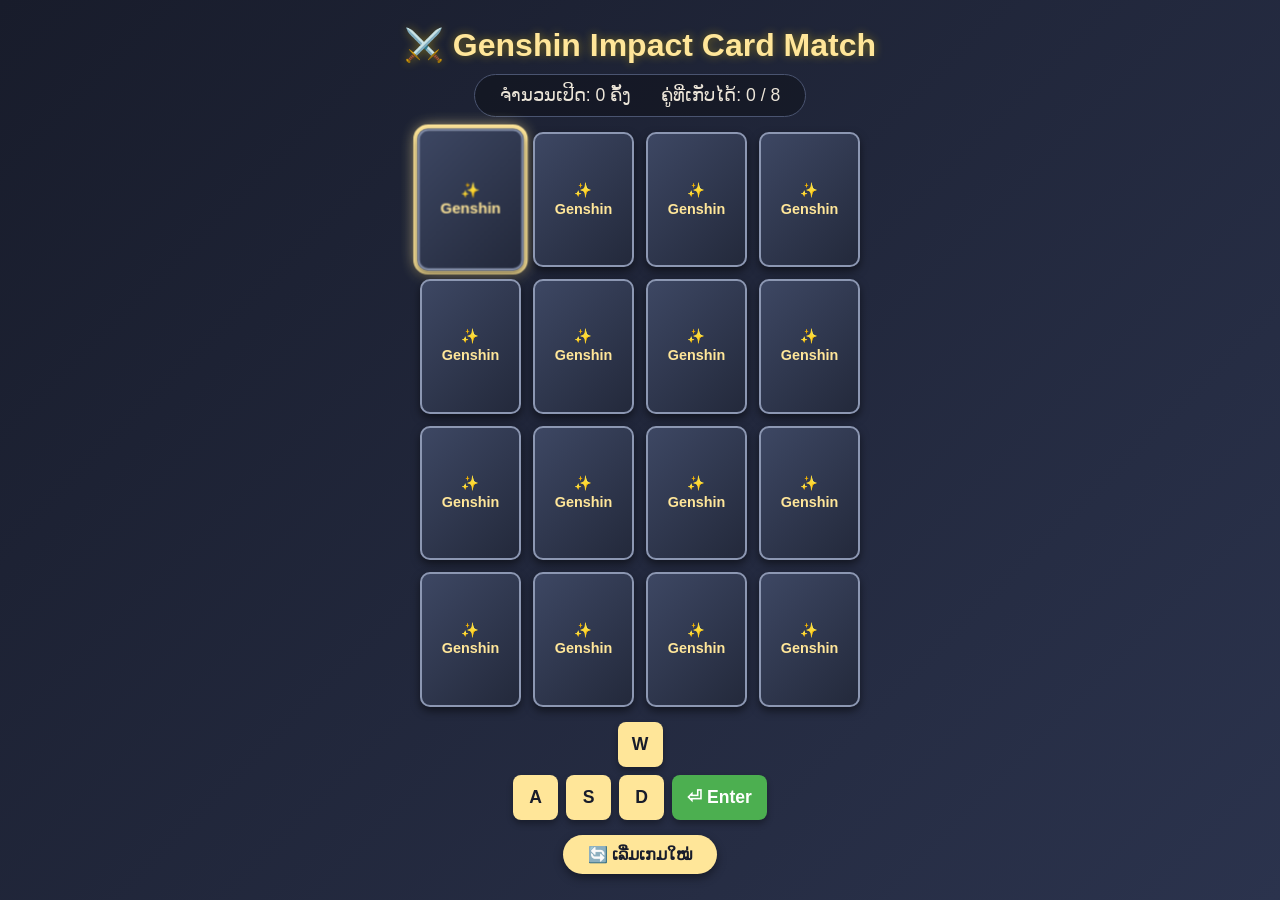
==== index.html @ 0fb8ad21 "Add files via upload" ====
<!DOCTYPE html>
<html lang="lo">
<head>
  <meta charset="UTF-8">
  <meta name="viewport" content="width=device-width, initial-scale=1.0">
  <title>Genshin Impact Card Match</title>
  <link rel="stylesheet" href="style.css">
</head>
<body>

  <h1>⚔️ Genshin Impact Card Match</h1>

  <div class="stats-container">
    <div>ຈຳນວນເປີດ: <span id="moves">0</span> ຄັ້ງ</div>
    <div>ຄູ່ທີ່ເກັບໄດ້: <span id="matches">0</span> / 8</div>
  </div>

  <div class="game-board" id="board"></div>

  <!-- ປຸ່ມ WASD + Enter -->
  <div class="wasd-controls">
    <div class="wasd-row">
      <button class="wasd-btn" id="btn-w">W</button>
    </div>
    <div class="wasd-row">
      <button class="wasd-btn" id="btn-a">A</button>
      <button class="wasd-btn" id="btn-s">S</button>
      <button class="wasd-btn" id="btn-d">D</button>
      <button class="wasd-btn enter-btn" id="btn-select">⏎ Enter</button>
    </div>
  </div>

  <button class="btn-restart" onclick="restartGame()">🔄 ເລີ່ມເກມໃໝ່</button>

  <!-- ໜ້າຈໍ Pop-up ຊະນະ -->
  <div class="win-modal" id="winModal">
    <h2>🎉 ທ່ານຊະນະແລ້ວ!</h2>
    <p>ທ່ານໃຊ້ຈຳນວນເປີດທັງໝົດ: <span id="finalMoves">0</span> ຄັ້ງ</p>
    <button class="btn-restart" onclick="restartGame()">ຫຼິ້ນອີກຄັ້ງ</button>
  </div>

  <script src="app.js"></script>
</body>
</html>
---- style.css ----
* {
  box-sizing: border-box;
  margin: 0;
  padding: 0;
}

body {
  font-family: 'Segoe UI', Tahoma, Geneva, Verdana, sans-serif;
  background: linear-gradient(135deg, #181c2b, #2b334d);
  min-height: 100vh;
  display: flex;
  flex-direction: column;
  align-items: center;
  justify-content: center;
  color: #ece5d8;
  user-select: none;
  padding: 20px 0;
}

h1 {
  margin-bottom: 10px;
  text-shadow: 0 0 10px rgba(255, 215, 0, 0.4);
  color: #ffe699;
}

.stats-container {
  display: flex;
  gap: 30px;
  font-size: 1.1rem;
  margin-bottom: 15px;
  background: rgba(0, 0, 0, 0.3);
  padding: 10px 25px;
  border-radius: 30px;
  border: 1px solid #4a5470;
}

.game-board {
  display: grid;
  grid-template-columns: repeat(4, 1fr);
  gap: 12px;
  max-width: 440px;
  width: 90vw;
  perspective: 1000px;
}

.card {
  aspect-ratio: 3 / 4;
  position: relative;
  transform-style: preserve-3d;
  transition: transform 0.4s;
  cursor: pointer;
  border-radius: 10px;
}

.card.selected {
  outline: 4px solid #ffe699;
  box-shadow: 0 0 15px #ffe699;
  transform: scale(1.05);
}

.card.flipped {
  transform: rotateY(180deg);
}

.card.matched {
  transform: rotateY(180deg) scale(0.95);
  cursor: default;
  opacity: 0.6;
}

.card-face {
  position: absolute;
  width: 100%;
  height: 100%;
  backface-visibility: hidden;
  display: flex;
  align-items: center;
  justify-content: center;
  border-radius: 10px;
  box-shadow: 0 4px 8px rgba(0,0,0,0.5);
  overflow: hidden;
}

/* ດ້ານຫຼັງໄພ້ */
.card-front {
  background: linear-gradient(135deg, #3d4763, #23293b);
  border: 2px solid #8c97b2;
  color: #ffe699;
}

.card-logo {
  text-align: center;
  font-weight: bold;
  font-size: 0.9rem;
  line-height: 1.3;
}

/* ດ້ານໜ້າໄພ້ (ຮູບ Genshin) */
.card-back {
  background-color: #0d111d;
  transform: rotateY(180deg);
  border: 2px solid #ffe699;
}

.card-back img {
  width: 100%;
  height: 100%;
  object-fit: cover;
}

.wasd-controls {
  display: flex;
  flex-direction: column;
  align-items: center;
  gap: 8px;
  margin-top: 15px;
}

.wasd-row {
  display: flex;
  gap: 8px;
}

.wasd-btn {
  width: 45px;
  height: 45px;
  font-size: 1.1rem;
  font-weight: bold;
  color: #181c2b;
  background-color: #ffe699;
  border: none;
  border-radius: 8px;
  cursor: pointer;
  box-shadow: 0 4px 6px rgba(0,0,0,0.3);
  transition: all 0.1s;
}

.wasd-btn.enter-btn {
  width: auto;
  padding: 0 15px;
  background-color: #4CAF50;
  color: white;
}

.wasd-btn:active {
  transform: scale(0.92);
}

.btn-restart {
  margin-top: 15px;
  padding: 10px 25px;
  font-size: 1rem;
  font-weight: bold;
  color: #181c2b;
  background-color: #ffe699;
  border: none;
  border-radius: 20px;
  cursor: pointer;
  box-shadow: 0 4px 10px rgba(0,0,0,0.4);
}

.btn-restart:hover {
  background-color: #fff0c2;
}

.win-modal {
  position: fixed;
  top: 0;
  left: 0;
  width: 100%;
  height: 100%;
  background: rgba(0, 0, 0, 0.85);
  display: none;
  flex-direction: column;
  justify-content: center;
  align-items: center;
  z-index: 100;
}

.win-modal h2 {
  font-size: 2.5rem;
  color: #ffe699;
  margin-bottom: 15px;
}

.win-modal p {
  font-size: 1.3rem;
  margin-bottom: 25px;
}
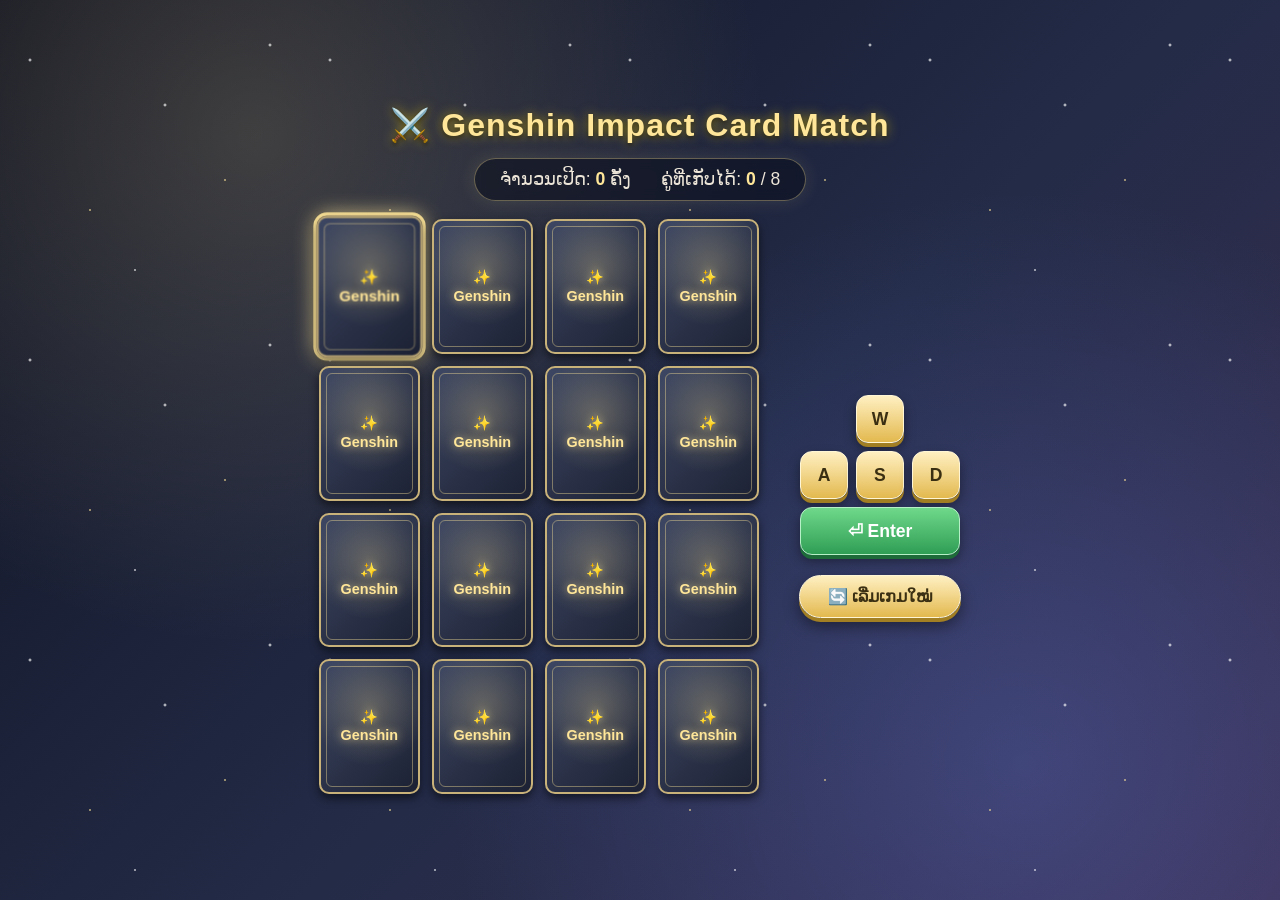
==== commit 87569dba: "Add files via upload" ====
--- a/index.html
+++ b/index.html
@@ -15,24 +15,26 @@
     <div>ຄູ່ທີ່ເກັບໄດ້: <span id="matches">0</span> / 8</div>
   </div>
 
-  <div class="game-board" id="board"></div>
+  <div class="game-layout">
+    <div class="game-board" id="board"></div>
 
-  <!-- ປຸ່ມ WASD + Enter -->
-  <div class="wasd-controls">
-    <div class="wasd-row">
-      <button class="wasd-btn" id="btn-w">W</button>
-    </div>
-    <div class="wasd-row">
-      <button class="wasd-btn" id="btn-a">A</button>
-      <button class="wasd-btn" id="btn-s">S</button>
-      <button class="wasd-btn" id="btn-d">D</button>
-      <button class="wasd-btn enter-btn" id="btn-select">⏎ Enter</button>
+    <div class="side-panel">
+      <div class="wasd-controls">
+        <div class="wasd-row">
+          <button class="wasd-btn" id="btn-w">W</button>
+        </div>
+        <div class="wasd-row">
+          <button class="wasd-btn" id="btn-a">A</button>
+          <button class="wasd-btn" id="btn-s">S</button>
+          <button class="wasd-btn" id="btn-d">D</button>
+        </div>
+        <button class="wasd-btn enter-btn" id="btn-select">⏎ Enter</button>
+      </div>
+
+      <button class="btn-restart" onclick="restartGame()">🔄 ເລີ່ມເກມໃໝ່</button>
     </div>
   </div>
 
-  <button class="btn-restart" onclick="restartGame()">🔄 ເລີ່ມເກມໃໝ່</button>
-
-  <!-- ໜ້າຈໍ Pop-up ຊະນະ -->
   <div class="win-modal" id="winModal">
     <h2>🎉 ທ່ານຊະນະແລ້ວ!</h2>
     <p>ທ່ານໃຊ້ຈຳນວນເປີດທັງໝົດ: <span id="finalMoves">0</span> ຄັ້ງ</p>
--- a/style.css
+++ b/style.css
@@ -6,7 +6,11 @@
 
 body {
   font-family: 'Segoe UI', Tahoma, Geneva, Verdana, sans-serif;
-  background: linear-gradient(135deg, #181c2b, #2b334d);
+  background:
+    radial-gradient(circle at 20% 15%, rgba(255, 230, 153, 0.18), transparent 40%),
+    radial-gradient(circle at 80% 85%, rgba(110, 140, 255, 0.25), transparent 45%),
+    linear-gradient(135deg, #0f1220, #232b47 55%, #3a2f52);
+  background-attachment: fixed;
   min-height: 100vh;
   display: flex;
   flex-direction: column;
@@ -15,23 +19,99 @@
   color: #ece5d8;
   user-select: none;
   padding: 20px 0;
+  overflow-x: hidden;
+}
+
+/* ດາວກະພິບ */
+body::before {
+  content: "";
+  position: fixed;
+  inset: 0;
+  z-index: -1;
+  pointer-events: none;
+  background-image:
+    radial-gradient(2px 2px at 10% 20%, #fff, transparent),
+    radial-gradient(1.5px 1.5px at 30% 70%, #ffe699, transparent),
+    radial-gradient(2px 2px at 55% 35%, #fff, transparent),
+    radial-gradient(1.5px 1.5px at 75% 60%, #ffe699, transparent),
+    radial-gradient(2px 2px at 90% 15%, #fff, transparent),
+    radial-gradient(1.5px 1.5px at 45% 90%, #fff, transparent);
+  background-size: 300px 300px;
+  animation: twinkle 4s ease-in-out infinite alternate;
+}
+
+@keyframes twinkle {
+  from { opacity: 0.4; }
+  to   { opacity: 1; }
+}
+
+/* ດາວຕົກຫຼາຍດວງ (JS ເປັນຄົນສ້າງ) */
+.shooting-star {
+  position: fixed;
+  top: var(--top);
+  left: var(--left);
+  width: var(--len);
+  height: 2px;
+  z-index: -1;
+  pointer-events: none;
+  border-radius: 2px;
+  background: linear-gradient(270deg,
+    #fff 0%,
+    rgba(255, 230, 153, 0.6) 40%,
+    rgba(255, 255, 255, 0) 100%);
+  filter: drop-shadow(0 0 6px rgba(255, 230, 153, 0.9));
+  transform: rotate(-35deg);
+  opacity: 0;
+  animation: shoot var(--dur) ease-in forwards;
+}
+
+@keyframes shoot {
+  0%   { opacity: 0; transform: rotate(-35deg) translateX(0); }
+  10%  { opacity: 1; }
+  100% { opacity: 0; transform: rotate(-35deg) translateX(calc(-1 * var(--dist))); }
 }
 
 h1 {
-  margin-bottom: 10px;
-  text-shadow: 0 0 10px rgba(255, 215, 0, 0.4);
+  margin-bottom: 14px;
+  text-shadow: 0 0 12px rgba(255, 215, 0, 0.55), 0 2px 4px rgba(0, 0, 0, 0.6);
   color: #ffe699;
+  letter-spacing: 1px;
+  text-align: center;
 }
 
 .stats-container {
   display: flex;
   gap: 30px;
   font-size: 1.1rem;
-  margin-bottom: 15px;
-  background: rgba(0, 0, 0, 0.3);
+  margin-bottom: 18px;
+  background: rgba(10, 14, 28, 0.55);
+  backdrop-filter: blur(6px);
   padding: 10px 25px;
   border-radius: 30px;
-  border: 1px solid #4a5470;
+  border: 1px solid rgba(255, 230, 153, 0.35);
+  box-shadow: 0 0 18px rgba(255, 230, 153, 0.12);
+}
+
+.stats-container span {
+  color: #ffe699;
+  font-weight: bold;
+}
+
+/* ຈັດວາງກະດານ + ປຸ່ມຂ້າງ */
+.game-layout {
+  display: flex;
+  align-items: center;
+  justify-content: center;
+  gap: 40px;
+  width: 100%;
+  padding: 0 20px;
+}
+
+.side-panel {
+  display: flex;
+  flex-direction: column;
+  align-items: center;
+  gap: 10px;
 }
 
 .game-board {
@@ -39,7 +119,7 @@
   grid-template-columns: repeat(4, 1fr);
   gap: 12px;
   max-width: 440px;
-  width: 90vw;
+  width: 100%;
   perspective: 1000px;
 }
 
@@ -47,14 +127,18 @@
   aspect-ratio: 3 / 4;
   position: relative;
   transform-style: preserve-3d;
-  transition: transform 0.4s;
+  transition: transform 0.4s, box-shadow 0.3s;
   cursor: pointer;
   border-radius: 10px;
 }
 
+.card:hover:not(.flipped):not(.matched) {
+  transform: translateY(-4px);
+}
+
 .card.selected {
-  outline: 4px solid #ffe699;
-  box-shadow: 0 0 15px #ffe699;
+  outline: 3px solid #ffe699;
+  box-shadow: 0 0 20px rgba(255, 230, 153, 0.9);
   transform: scale(1.05);
 }
 
@@ -65,7 +149,8 @@
 .card.matched {
   transform: rotateY(180deg) scale(0.95);
   cursor: default;
-  opacity: 0.6;
+  opacity: 0.65;
+  box-shadow: 0 0 14px rgba(120, 255, 170, 0.6);
 }
 
 .card-face {
@@ -77,15 +162,26 @@
   align-items: center;
   justify-content: center;
   border-radius: 10px;
-  box-shadow: 0 4px 8px rgba(0,0,0,0.5);
+  box-shadow: 0 4px 10px rgba(0, 0, 0, 0.55);
   overflow: hidden;
 }
 
-/* ດ້ານຫຼັງໄພ້ */
+/* ດ້ານຫຼັງໄພ່ */
 .card-front {
-  background: linear-gradient(135deg, #3d4763, #23293b);
-  border: 2px solid #8c97b2;
+  background:
+    radial-gradient(circle at 50% 35%, rgba(255, 230, 153, 0.25), transparent 60%),
+    linear-gradient(135deg, #3d4763, #1c2133);
+  border: 2px solid #c9b27a;
   color: #ffe699;
+}
+
+.card-front::after {
+  content: "";
+  position: absolute;
+  inset: 5px;
+  border: 1px solid rgba(255, 230, 153, 0.4);
+  border-radius: 6px;
+  pointer-events: none;
 }
 
 .card-logo {
@@ -93,9 +189,10 @@
   font-weight: bold;
   font-size: 0.9rem;
   line-height: 1.3;
-}
-
-/* ດ້ານໜ້າໄພ້ (ຮູບ Genshin) */
+  text-shadow: 0 0 8px rgba(255, 230, 153, 0.7);
+}
+
+/* ດ້ານໜ້າໄພ່ (ຮູບ Genshin) */
 .card-back {
   background-color: #0d111d;
   transform: rotateY(180deg);
@@ -108,12 +205,12 @@
   object-fit: cover;
 }
 
+/* ປຸ່ມ WASD */
 .wasd-controls {
   display: flex;
   flex-direction: column;
   align-items: center;
   gap: 8px;
-  margin-top: 15px;
 }
 
 .wasd-row {
@@ -122,54 +219,119 @@
 }
 
 .wasd-btn {
-  width: 45px;
-  height: 45px;
+  width: 48px;
+  height: 48px;
   font-size: 1.1rem;
   font-weight: bold;
-  color: #181c2b;
-  background-color: #ffe699;
-  border: none;
-  border-radius: 8px;
+  color: #3a2f12;
+  background: linear-gradient(180deg, #fff0c2, #e3b94f);
+  border: 1px solid #fff6d6;
+  border-radius: 12px;
   cursor: pointer;
-  box-shadow: 0 4px 6px rgba(0,0,0,0.3);
-  transition: all 0.1s;
+  box-shadow: 0 4px 0 #a37f24, 0 6px 12px rgba(0, 0, 0, 0.4);
+  transition: transform 0.1s, box-shadow 0.1s, filter 0.2s;
+}
+
+.wasd-btn:hover {
+  filter: brightness(1.1);
+}
+
+.wasd-btn:active {
+  transform: translateY(4px);
+  box-shadow: 0 0 0 #a37f24, 0 2px 6px rgba(0, 0, 0, 0.4);
 }
 
 .wasd-btn.enter-btn {
-  width: auto;
-  padding: 0 15px;
-  background-color: #4CAF50;
-  color: white;
-}
-
-.wasd-btn:active {
-  transform: scale(0.92);
-}
-
+  width: 100%;
+  padding: 0 18px;
+  color: #fff;
+  background: linear-gradient(180deg, #6fd88a, #2f9e55);
+  border: 1px solid #b6f0c6;
+  box-shadow: 0 4px 0 #1d6b39, 0 6px 12px rgba(0, 0, 0, 0.4);
+}
+
+.wasd-btn.enter-btn:active {
+  box-shadow: 0 0 0 #1d6b39, 0 2px 6px rgba(0, 0, 0, 0.4);
+}
+
+/* ປຸ່ມເລີ່ມໃໝ່ */
 .btn-restart {
-  margin-top: 15px;
-  padding: 10px 25px;
+  margin-top: 10px;
+  padding: 11px 28px;
   font-size: 1rem;
   font-weight: bold;
-  color: #181c2b;
-  background-color: #ffe699;
-  border: none;
-  border-radius: 20px;
+  color: #3a2f12;
+  background: linear-gradient(180deg, #fff0c2, #e3b94f);
+  border: 1px solid #fff6d6;
+  border-radius: 24px;
   cursor: pointer;
-  box-shadow: 0 4px 10px rgba(0,0,0,0.4);
+  box-shadow: 0 4px 0 #a37f24, 0 8px 16px rgba(0, 0, 0, 0.45);
+  transition: transform 0.1s, box-shadow 0.1s, filter 0.2s;
 }
 
 .btn-restart:hover {
-  background-color: #fff0c2;
-}
-
+  filter: brightness(1.1);
+}
+
+.btn-restart:active {
+  transform: translateY(4px);
+  box-shadow: 0 0 0 #a37f24, 0 2px 6px rgba(0, 0, 0, 0.4);
+}
+
+/* ເອຟເຟັກຈັບຄູ່ໄດ້: ໄພ່ເດັ້ງ */
+.card.match-pop {
+  animation: matchPop 0.6s ease-out;
+}
+
+@keyframes matchPop {
+  0%   { transform: rotateY(180deg) scale(1); }
+  40%  { transform: rotateY(180deg) scale(1.2);
+         box-shadow: 0 0 30px 10px rgba(255, 230, 153, 0.95); }
+  100% { transform: rotateY(180deg) scale(0.95); }
+}
+
+/* ແສງວາບແລ່ນຜ່ານໄພ່ */
+.card.match-pop .card-back::after {
+  content: "";
+  position: absolute;
+  inset: 0;
+  background: linear-gradient(115deg,
+    transparent 30%, rgba(255, 255, 255, 0.85) 50%, transparent 70%);
+  transform: translateX(-120%);
+  animation: shine 0.7s ease-out 0.1s;
+  pointer-events: none;
+}
+
+@keyframes shine {
+  to { transform: translateX(120%); }
+}
+
+/* ດາວແຕກກະຈາຍ */
+.spark {
+  position: fixed;
+  width: 10px;
+  height: 10px;
+  pointer-events: none;
+  z-index: 50;
+  background: radial-gradient(circle, #fff 0%, #ffe699 45%, transparent 70%);
+  border-radius: 50%;
+  animation: sparkFly 0.8s ease-out forwards;
+}
+
+@keyframes sparkFly {
+  from { transform: translate(0, 0) scale(1); opacity: 1; }
+  to   { transform: translate(var(--dx), var(--dy)) scale(0.2); opacity: 0; }
+}
+
+/* ໜ້າຕ່າງຊະນະ */
 .win-modal {
   position: fixed;
   top: 0;
   left: 0;
   width: 100%;
   height: 100%;
-  background: rgba(0, 0, 0, 0.85);
+  background: radial-gradient(circle, rgba(40, 32, 70, 0.9), rgba(0, 0, 0, 0.92));
+  backdrop-filter: blur(4px);
   display: none;
   flex-direction: column;
   justify-content: center;
@@ -180,10 +342,19 @@
 .win-modal h2 {
   font-size: 2.5rem;
   color: #ffe699;
+  text-shadow: 0 0 18px rgba(255, 215, 0, 0.7);
   margin-bottom: 15px;
 }
 
 .win-modal p {
   font-size: 1.3rem;
   margin-bottom: 25px;
+}
+
+/* ຈໍນ້ອຍ (ມືຖື): ໃຫ້ປຸ່ມກັບໄປຢູ່ທາງລຸ່ມ */
+@media (max-width: 700px) {
+  .game-layout {
+    flex-direction: column;
+    gap: 10px;
+  }
 }
